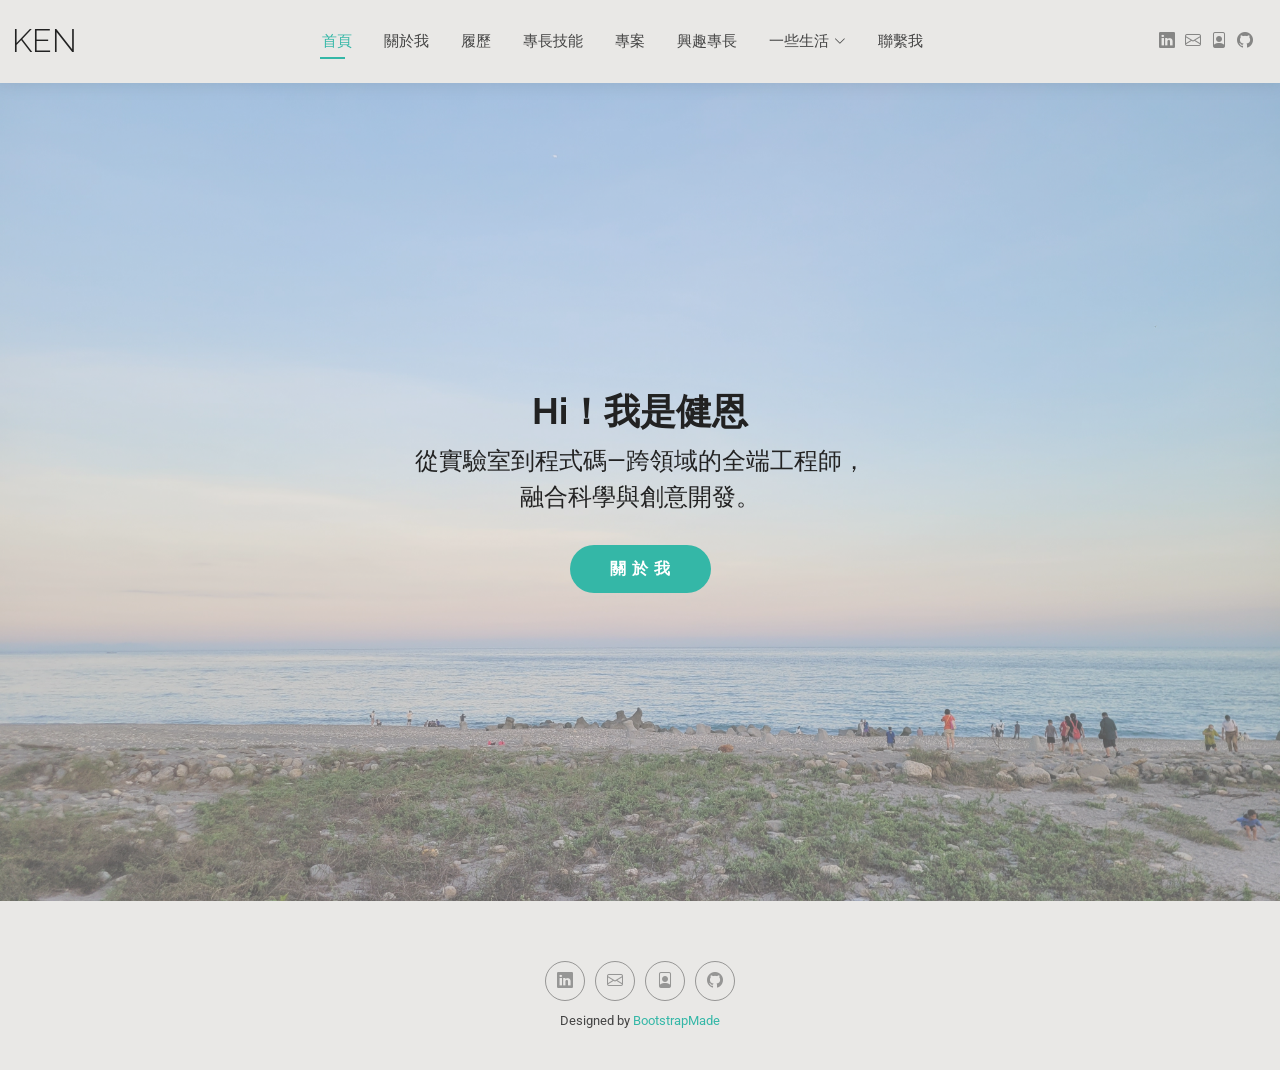
==== index.html @ 4e41c24d "feat: 初始化乾淨的儲存庫 - 移除所有大型素材檔案 - 包含 Google Analytics 和 Search Console 整合 - 更新專業內容描述 - 標準化所有頁面結構" ====
<!DOCTYPE html>
<html lang="zh-TW">
  <head>
    <!-- Google tag (gtag.js) -->
    <script async src="https://www.googletagmanager.com/gtag/js?id=G-P2BQQZJEH5"></script>
    <script>
      window.dataLayer = window.dataLayer || [];
      function gtag() {
        dataLayer.push(arguments);
      }
      gtag('js', new Date());

      gtag('config', 'G-P2BQQZJEH5');
    </script>

    <meta charset="utf-8" />
    <meta content="width=device-width, initial-scale=1.0" name="viewport" />
    <title>健恩 Ken - 全端工程師 | 個人網站</title>
    <meta name="description" content="從實驗室到程式碼—跨領域的全端工程師，融合科學與創意開發。具備醫療器材研發、化妝品研發及軟體開發經驗。" />
    <meta name="keywords" content="健恩, 全端工程師, 網頁開發, 軟體工程師, 醫療器材研發, 化妝品研發, 生物技術, 跨領域, 台灣工程師" />
    <meta name="author" content="健恩" />
    <meta name="robots" content="index, follow" />
    <meta name="googlebot" content="index, follow" />

    <!-- Google Search Console 驗證 -->
    <meta name="google-site-verification" content="gtDOM1_QYonbekNw7NSsRPJhzunxH3epxqnAMUqCLzo" />

    <!-- LINE優化標籤 - 放在最上方確保優先讀取 -->
    <meta property="og:image" content="https://kenensh.github.io/mycvnew1/assets/img/avatar.jpg" />
    <meta property="og:title" content="健恩 - 跨領域全端工程師" />
    <meta property="og:description" content="從實驗室到程式碼—跨領域的全端工程師，融合科學與創意開發。" />
    <meta property="og:url" content="https://kenensh.github.io/mycvnew1/" />

    <!-- Open Graph / Facebook -->
    <meta property="og:type" content="website" />
    <meta property="og:site_name" content="健恩 - 全端工程師" />
    <meta property="og:image:type" content="image/jpeg" />
    <meta property="og:image:width" content="1200" />
    <meta property="og:image:height" content="630" />
    <meta property="og:image:alt" content="健恩 - 全端工程師" />
    <meta property="og:locale" content="zh_TW" />

    <!-- Facebook App ID -->
    <meta property="fb:app_id" content="123456789012345" />

    <!-- Twitter -->
    <meta name="twitter:card" content="summary_large_image" />
    <meta name="twitter:url" content="https://kenensh.github.io/mycvnew1/" />
    <meta name="twitter:title" content="健恩 - 跨領域全端工程師" />
    <meta name="twitter:description" content="從實驗室到程式碼—融合科學與創意開發。專精於網頁開發、醫療器材研發與化妝品研發的全端工程師。" />
    <meta name="twitter:image" content="https://kenensh.github.io/mycvnew1/assets/img/avatar.jpg" />
    <meta name="twitter:image:alt" content="健恩 - 全端工程師個人照片" />

    <!-- 額外提升社交媒體預覽相容性 -->
    <meta name="theme-color" content="#ffffff" />
    <meta name="msapplication-TileColor" content="#ffffff" />
    <meta name="apple-mobile-web-app-capable" content="yes" />
    <meta name="apple-mobile-web-app-status-bar-style" content="black-translucent" />

    <!-- Favicons -->
    <link href="assets/img/favicon.png" rel="icon" />
    <!-- <link href="assets/img/apple-touch-icon.png" rel="apple-touch-icon"> -->

    <!-- Fonts -->
    <link href="https://fonts.googleapis.com" rel="preconnect" />
    <link href="https://fonts.gstatic.com" rel="preconnect" crossorigin />
    <link href="https://fonts.googleapis.com/css2?family=Roboto:ital,wght@0,100;0,300;0,400;0,500;0,700;0,900;1,100;1,300;1,400;1,500;1,700;1,900&family=Poppins:ital,wght@0,100;0,200;0,300;0,400;0,500;0,600;0,700;0,800;0,900;1,100;1,200;1,300;1,400;1,500;1,600;1,700;1,800;1,900&family=Raleway:ital,wght@0,100;0,200;0,300;0,400;0,500;0,600;0,700;0,800;0,900;1,100;1,200;1,300;1,400;1,500;1,600;1,700;1,800;1,900&display=swap" rel="stylesheet" />

    <!-- Vendor CSS Files -->
    <link href="assets/vendor/bootstrap/css/bootstrap.min.css" rel="stylesheet" />
    <link href="assets/vendor/bootstrap-icons/bootstrap-icons.css" rel="stylesheet" />
    <link href="assets/vendor/aos/aos.css" rel="stylesheet" />
    <link href="assets/vendor/swiper/swiper-bundle.min.css" rel="stylesheet" />
    <link href="assets/vendor/glightbox/css/glightbox.min.css" rel="stylesheet" />

    <!-- Main CSS File -->
    <link href="assets/css/main.css" rel="stylesheet" />

    <!-- =======================================================
  * Template Name: Kelly
  * Template URL: https://bootstrapmade.com/kelly-free-bootstrap-cv-resume-html-template/
  * Updated: Aug 07 2024 with Bootstrap v5.3.3
  * Author: BootstrapMade.com
  * License: https://bootstrapmade.com/license/
  ======================================================== -->
  </head>

  <body class="index-page">
    <header id="header" class="header d-flex align-items-center light-background sticky-top">
      <div class="container-fluid position-relative d-flex align-items-center justify-content-between">
        <a href="index.html" class="logo d-flex align-items-center me-auto me-xl-0">
          <!-- Uncomment the line below if you also wish to use an image logo -->
          <!-- <img src="assets/img/logo.png" alt=""> -->
          <h1 class="sitename">Ken</h1>
        </a>

        <nav id="navmenu" class="navmenu">
          <ul>
            <li><a href="index.html" class="active">首頁</a></li>
            <li><a href="about.html">關於我</a></li>
            <li><a href="resume.html">履歷</a></li>
            <li><a href="skill.html">專長技能</a></li>
            <li><a href="portfolio.html">專案</a></li>
            <li><a href="interest.html">興趣專長</a></li>
            <li class="dropdown">
              <a href="#">
                <span>一些生活</span>
                <i class="bi bi-chevron-down toggle-dropdown"></i>
              </a>
              <ul>
                <li><a href="#">Dropdown 1</a></li>
                <li class="dropdown">
                  <a href="#">
                    <span>Deep Dropdown</span>
                    <i class="bi bi-chevron-down toggle-dropdown"></i>
                  </a>
                  <ul>
                    <li><a href="#">Deep Dropdown 1</a></li>
                    <li><a href="#">Deep Dropdown 2</a></li>
                    <li><a href="#">Deep Dropdown 3</a></li>
                    <li><a href="#">Deep Dropdown 4</a></li>
                    <li><a href="#">Deep Dropdown 5</a></li>
                  </ul>
                </li>
                <li><a href="#">Dropdown 2</a></li>
                <li><a href="#">Dropdown 3</a></li>
                <li><a href="#">Dropdown 4</a></li>
              </ul>
            </li>
            <li><a href="contact.html">聯繫我</a></li>
          </ul>
          <i class="mobile-nav-toggle d-xl-none bi bi-list"></i>
        </nav>

        <div class="header-social-links">
          <a href="https://www.linkedin.com/in/%E5%81%A5%E6%81%A9-%E5%BE%90-21a279207/" target="_blank" title="LinkedIn"><i class="bi bi-linkedin"></i></a>
          <a href="mailto:ken158ken@yahoo.com.tw" title="Email"><i class="bi bi-envelope"></i></a>
          <a href="https://www.cake.me/s--aki_V7TcrKM7MKCprTQv8g--/ken150ken150" target="_blank" title="CakeResume"><i class="bi bi-file-person"></i></a>
          <a href="#" title="GitHub"><i class="bi bi-github"></i></a>
        </div>
      </div>
    </header>

    <main class="main">
      <!-- Hero Section -->
      <section id="hero" class="hero section">
        <img src="assets/img/hero-bg1.png" alt="" data-aos="fade-in" />

        <div class="container text-center" data-aos="zoom-out" data-aos-delay="100">
          <div class="row justify-content-center">
            <div class="col-lg-5">
              <h2 style="font-size: 36px">Hi！我是健恩</h2>
              <p>從實驗室到程式碼—跨領域的全端工程師，融合科學與創意開發。</p>
              <a href="about.html" class="btn-get-started" style="font-size: 16px">關 於 我</a>
            </div>
          </div>
        </div>
      </section>
      <!-- /Hero Section -->
    </main>

    <footer id="footer" class="footer light-background">
      <div class="container">
        <div class="copyright text-center d-none">
          <p>
            ©
            <span>Copyright</span>
            <strong class="px-1 sitename">Kelly</strong>
            <span>
              All Rights Reserved
              <br />
            </span>
          </p>
        </div>
        <div class="social-links d-flex justify-content-center">
          <a href="https://www.linkedin.com/in/%E5%81%A5%E6%81%A9-%E5%BE%90-21a279207/" target="_blank" title="LinkedIn"><i class="bi bi-linkedin"></i></a>
          <a href="mailto:ken158ken@yahoo.com.tw" title="Email"><i class="bi bi-envelope"></i></a>
          <a href="https://www.cake.me/s--aki_V7TcrKM7MKCprTQv8g--/ken150ken150" target="_blank" title="CakeResume"><i class="bi bi-file-person"></i></a>
          <a href="#" title="GitHub"><i class="bi bi-github"></i></a>
        </div>
        <div class="credits">
          <!-- All the links in the footer should remain intact. -->
          <!-- You can delete the links only if you've purchased the pro version. -->
          <!-- Licensing information: https://bootstrapmade.com/license/ -->
          <!-- Purchase the pro version with working PHP/AJAX contact form: [buy-url] -->
          Designed by
          <a href="https://bootstrapmade.com/">BootstrapMade</a>
        </div>
      </div>
    </footer>

    <!-- Scroll Top -->
    <a href="#" id="scroll-top" class="scroll-top d-flex align-items-center justify-content-center"><i class="bi bi-arrow-up-short"></i></a>

    <!-- Preloader -->
    <div id="preloader"></div>

    <!-- Vendor JS Files -->
    <script src="assets/vendor/bootstrap/js/bootstrap.bundle.min.js"></script>
    <script src="assets/vendor/php-email-form/validate.js"></script>
    <script src="assets/vendor/aos/aos.js"></script>
    <script src="assets/vendor/waypoints/noframework.waypoints.js"></script>
    <script src="assets/vendor/purecounter/purecounter_vanilla.js"></script>
    <script src="assets/vendor/swiper/swiper-bundle.min.js"></script>
    <script src="assets/vendor/glightbox/js/glightbox.min.js"></script>
    <script src="assets/vendor/imagesloaded/imagesloaded.pkgd.min.js"></script>
    <script src="assets/vendor/isotope-layout/isotope.pkgd.min.js"></script>

    <!-- Main JS File -->
    <script src="assets/js/main.js"></script>
  </body>
</html>
---- assets/css/main.css ----
/**
* Template Name: Kelly
* Template URL: https://bootstrapmade.com/kelly-free-bootstrap-cv-resume-html-template/
* Updated: Aug 07 2024 with Bootstrap v5.3.3
* Author: BootstrapMade.com
* License: https://bootstrapmade.com/license/
*/

/*--------------------------------------------------------------
# Font & Color Variables
# Help: https://bootstrapmade.com/color-system/
--------------------------------------------------------------*/
/* Fonts */
:root {
  --default-font: "Roboto",  system-ui, -apple-system, "Segoe UI", Roboto, "Helvetica Neue", Arial, "Noto Sans", "Liberation Sans", sans-serif, "Apple Color Emoji", "Segoe UI Emoji", "Segoe UI Symbol", "Noto Color Emoji";
  --heading-font: "Raleway",  sans-serif;
  --nav-font: "Poppins",  sans-serif;
}

/* Global Colors - The following color variables are used throughout the website. Updating them here will change the color scheme of the entire website */
:root { 
  --background-color: #ffffff; /* Background color for the entire website, including individual sections */
  --default-color: #444444; /* Default color used for the majority of the text content across the entire website */
  --heading-color: #222222; /* Color for headings, subheadings and title throughout the website */
  --accent-color: #34b7a7; /* Accent color that represents your brand on the website. It's used for buttons, links, and other elements that need to stand out */
  --surface-color: #ffffff; /* The surface color is used as a background of boxed elements within sections, such as cards, icon boxes, or other elements that require a visual separation from the global background. */
  --contrast-color: #ffffff; /* Contrast color for text, ensuring readability against backgrounds of accent, heading, or default colors. */
}

/* Nav Menu Colors - The following color variables are used specifically for the navigation menu. They are separate from the global colors to allow for more customization options */
:root {
  --nav-color: #444444;  /* The default color of the main navmenu links */
  --nav-hover-color: #34b7a7; /* Applied to main navmenu links when they are hovered over or active */
  --nav-mobile-background-color: #ffffff; /* Used as the background color for mobile navigation menu */
  --nav-dropdown-background-color: #ffffff; /* Used as the background color for dropdown items that appear when hovering over primary navigation items */
  --nav-dropdown-color: #444444; /* Used for navigation links of the dropdown items in the navigation menu. */
  --nav-dropdown-hover-color: #34b7a7; /* Similar to --nav-hover-color, this color is applied to dropdown navigation links when they are hovered over. */
}

/* Color Presets - These classes override global colors when applied to any section or element, providing reuse of the sam color scheme. */

.light-background {
  --background-color: #e9e8e6;
  --surface-color: #ffffff;
}

.dark-background {
  --background-color: #060606;
  --default-color: #ffffff;
  --heading-color: #ffffff;
  --surface-color: #252525;
  --contrast-color: #ffffff;
}

/* Smooth scroll */
:root {
  scroll-behavior: smooth;
}

/*--------------------------------------------------------------
# General Styling & Shared Classes
--------------------------------------------------------------*/
body {
  color: var(--default-color);
  background-color: var(--background-color);
  font-family: var(--default-font);
}

a {
  color: var(--accent-color);
  text-decoration: none;
  transition: 0.3s;
}

a:hover {
  color: color-mix(in srgb, var(--accent-color), transparent 25%);
  text-decoration: none;
}

h1,
h2,
h3,
h4,
h5,
h6 {
  color: var(--heading-color);
  font-family: var(--heading-font);
}

/* PHP Email Form Messages
------------------------------*/
.php-email-form .error-message {
  display: none;
  background: #df1529;
  color: #ffffff;
  text-align: left;
  padding: 15px;
  margin-bottom: 24px;
  font-weight: 600;
}

.php-email-form .sent-message {
  display: none;
  color: #ffffff;
  background: #059652;
  text-align: center;
  padding: 15px;
  margin-bottom: 24px;
  font-weight: 600;
}

.php-email-form .loading {
  display: none;
  background: var(--surface-color);
  text-align: center;
  padding: 15px;
  margin-bottom: 24px;
}

.php-email-form .loading:before {
  content: "";
  display: inline-block;
  border-radius: 50%;
  width: 24px;
  height: 24px;
  margin: 0 10px -6px 0;
  border: 3px solid var(--accent-color);
  border-top-color: var(--surface-color);
  animation: php-email-form-loading 1s linear infinite;
}

@keyframes php-email-form-loading {
  0% {
    transform: rotate(0deg);
  }

  100% {
    transform: rotate(360deg);
  }
}

/*--------------------------------------------------------------
# Global Header
--------------------------------------------------------------*/
.header {
  color: var(--default-color);
  background-color: var(--background-color);
  padding: 15px 0;
  transition: all 0.5s;
  z-index: 997;
  box-shadow: 0px 0 18px rgba(0, 0, 0, 0.1);
}

.header .logo {
  line-height: 1;
}

.header .logo img {
  max-height: 36px;
  margin-right: 8px;
}

.header .logo h1 {
  font-size: 32px;
  margin: 0;
  font-weight: 300;
  text-transform: uppercase;
  color: var(--heading-color);
}

.header .header-social-links {
  padding-right: 15px;
}

.header .header-social-links a {
  color: color-mix(in srgb, var(--default-color), transparent 40%);
  padding-left: 6px;
  display: inline-block;
  transition: 0.3s;
  font-size: 16px;
}

.header .header-social-links a:hover {
  color: var(--accent-color);
}

.header .header-social-links a i {
  line-height: 0px;
}

@media (max-width: 1200px) {
  .header .logo {
    order: 1;
  }

  .header .header-social-links {
    order: 2;
  }

  .header .navmenu {
    order: 3;
  }
}

/*--------------------------------------------------------------
# Navigation Menu
--------------------------------------------------------------*/
/* Desktop Navigation */
@media (min-width: 1200px) {
  .navmenu {
    padding: 0;
  }

  .navmenu ul {
    margin: 0;
    padding: 0;
    display: flex;
    list-style: none;
    align-items: center;
  }

  .navmenu li {
    position: relative;
  }

  .navmenu>ul>li {
    white-space: nowrap;
    padding: 15px 14px;
  }

  .navmenu>ul>li:last-child {
    padding-right: 0;
  }

  .navmenu a,
  .navmenu a:focus {
    color: var(--nav-color);
    font-size: 15px;
    padding: 0 2px;
    font-family: var(--nav-font);
    font-weight: 400;
    display: flex;
    align-items: center;
    justify-content: space-between;
    white-space: nowrap;
    transition: 0.3s;
    position: relative;
  }

  .navmenu a i,
  .navmenu a:focus i {
    font-size: 12px;
    line-height: 0;
    margin-left: 5px;
    transition: 0.3s;
  }

  .navmenu>ul>li>a:before {
    content: "";
    position: absolute;
    height: 2px;
    bottom: -6px;
    left: 0;
    background-color: var(--nav-hover-color);
    visibility: hidden;
    width: 0px;
    transition: all 0.3s ease-in-out 0s;
  }

  .navmenu a:hover:before,
  .navmenu li:hover>a:before,
  .navmenu .active:before {
    visibility: visible;
    width: 25px;
  }

  .navmenu li:hover>a,
  .navmenu .active,
  .navmenu .active:focus {
    color: var(--nav-hover-color);
  }

  .navmenu .dropdown ul {
    margin: 0;
    padding: 10px 0;
    background: var(--nav-dropdown-background-color);
    display: block;
    position: absolute;
    visibility: hidden;
    left: 14px;
    top: 130%;
    opacity: 0;
    transition: 0.3s;
    border-radius: 4px;
    z-index: 99;
    box-shadow: 0px 0px 30px rgba(0, 0, 0, 0.1);
  }

  .navmenu .dropdown ul li {
    min-width: 200px;
  }

  .navmenu .dropdown ul a {
    padding: 10px 20px;
    font-size: 15px;
    text-transform: none;
    color: var(--nav-dropdown-color);
  }

  .navmenu .dropdown ul a i {
    font-size: 12px;
  }

  .navmenu .dropdown ul a:hover,
  .navmenu .dropdown ul .active:hover,
  .navmenu .dropdown ul li:hover>a {
    color: var(--nav-dropdown-hover-color);
  }

  .navmenu .dropdown:hover>ul {
    opacity: 1;
    top: 100%;
    visibility: visible;
  }

  .navmenu .dropdown .dropdown ul {
    top: 0;
    left: -90%;
    visibility: hidden;
  }

  .navmenu .dropdown .dropdown:hover>ul {
    opacity: 1;
    top: 0;
    left: -100%;
    visibility: visible;
  }
}

/* Mobile Navigation */
@media (max-width: 1199px) {
  .mobile-nav-toggle {
    color: var(--nav-color);
    font-size: 28px;
    line-height: 0;
    margin-right: 10px;
    cursor: pointer;
    transition: color 0.3s;
  }

  .navmenu {
    padding: 0;
    z-index: 9997;
  }

  .navmenu ul {
    display: none;
    list-style: none;
    position: absolute;
    inset: 60px 20px 20px 20px;
    padding: 10px 0;
    margin: 0;
    border-radius: 6px;
    background-color: var(--nav-mobile-background-color);
    border: 1px solid color-mix(in srgb, var(--default-color), transparent 90%);
    box-shadow: none;
    overflow-y: auto;
    transition: 0.3s;
    z-index: 9998;
  }

  .navmenu a,
  .navmenu a:focus {
    color: var(--nav-dropdown-color);
    padding: 10px 20px;
    font-family: var(--nav-font);
    font-size: 17px;
    font-weight: 500;
    display: flex;
    align-items: center;
    justify-content: space-between;
    white-space: nowrap;
    transition: 0.3s;
  }

  .navmenu a i,
  .navmenu a:focus i {
    font-size: 12px;
    line-height: 0;
    margin-left: 5px;
    width: 30px;
    height: 30px;
    display: flex;
    align-items: center;
    justify-content: center;
    border-radius: 50%;
    transition: 0.3s;
    background-color: color-mix(in srgb, var(--accent-color), transparent 90%);
  }

  .navmenu a i:hover,
  .navmenu a:focus i:hover {
    background-color: var(--accent-color);
    color: var(--contrast-color);
  }

  .navmenu a:hover,
  .navmenu .active,
  .navmenu .active:focus {
    color: var(--nav-dropdown-hover-color);
  }

  .navmenu .active i,
  .navmenu .active:focus i {
    background-color: var(--accent-color);
    color: var(--contrast-color);
    transform: rotate(180deg);
  }

  .navmenu .dropdown ul {
    position: static;
    display: none;
    z-index: 99;
    padding: 10px 0;
    margin: 10px 20px;
    background-color: var(--nav-dropdown-background-color);
    transition: all 0.5s ease-in-out;
  }

  .navmenu .dropdown ul ul {
    background-color: rgba(33, 37, 41, 0.1);
  }

  .navmenu .dropdown>.dropdown-active {
    display: block;
    background-color: rgba(33, 37, 41, 0.03);
  }

  .mobile-nav-active {
    overflow: hidden;
  }

  .mobile-nav-active .mobile-nav-toggle {
    color: #fff;
    position: absolute;
    font-size: 32px;
    top: 15px;
    right: 15px;
    margin-right: 0;
    z-index: 9999;
  }

  .mobile-nav-active .navmenu {
    position: fixed;
    overflow: hidden;
    inset: 0;
    background: rgba(33, 37, 41, 0.8);
    transition: 0.3s;
  }

  .mobile-nav-active .navmenu>ul {
    display: block;
  }
}

/*--------------------------------------------------------------
# Global Footer
--------------------------------------------------------------*/
.footer {
  color: var(--default-color);
  background-color: var(--background-color);
  font-size: 14px;
  padding: 40px 0;
  position: relative;
}

.footer .copyright p {
  margin-bottom: 0;
}

.footer .social-links {
  margin-top: 20px;
}

.footer .social-links a {
  display: flex;
  align-items: center;
  justify-content: center;
  width: 40px;
  height: 40px;
  border-radius: 50%;
  border: 1px solid color-mix(in srgb, var(--default-color), transparent 50%);
  font-size: 16px;
  color: color-mix(in srgb, var(--default-color), transparent 50%);
  margin: 0 5px;
  transition: 0.3s;
}

.footer .social-links a:hover {
  color: var(--accent-color);
  border-color: var(--accent-color);
}

.footer .credits {
  margin-top: 10px;
  font-size: 13px;
  text-align: center;
}

/*--------------------------------------------------------------
# Preloader
--------------------------------------------------------------*/
#preloader {
  position: fixed;
  inset: 0;
  z-index: 9999;
  overflow: hidden;
  background-color: var(--background-color);
  transition: all 0.6s ease-out;
  width: 100%;
  height: 100vh;
}

#preloader:before,
#preloader:after {
  content: "";
  position: absolute;
  border: 4px solid var(--accent-color);
  border-radius: 50%;
  animation: animate-preloader 2s cubic-bezier(0, 0.2, 0.8, 1) infinite;
}

#preloader:after {
  animation-delay: -0.5s;
}

@keyframes animate-preloader {
  0% {
    width: 10px;
    height: 10px;
    top: calc(50% - 5px);
    left: calc(50% - 5px);
    opacity: 1;
  }

  100% {
    width: 72px;
    height: 72px;
    top: calc(50% - 36px);
    left: calc(50% - 36px);
    opacity: 0;
  }
}

/*--------------------------------------------------------------
# Scroll Top Button
--------------------------------------------------------------*/
.scroll-top {
  position: fixed;
  visibility: hidden;
  opacity: 0;
  right: 15px;
  bottom: -15px;
  z-index: 99999;
  background-color: var(--accent-color);
  width: 44px;
  height: 44px;
  border-radius: 50px;
  transition: all 0.4s;
}

.scroll-top i {
  font-size: 24px;
  color: var(--contrast-color);
  line-height: 0;
}

.scroll-top:hover {
  background-color: color-mix(in srgb, var(--accent-color), transparent 20%);
  color: var(--contrast-color);
}

.scroll-top.active {
  visibility: visible;
  opacity: 1;
  bottom: 15px;
}

/*--------------------------------------------------------------
# Disable aos animation delay on mobile devices
--------------------------------------------------------------*/
@media screen and (max-width: 768px) {
  [data-aos-delay] {
    transition-delay: 0 !important;
  }
}

/*--------------------------------------------------------------
# Global Page Titles & Breadcrumbs
--------------------------------------------------------------*/
.page-title {
  color: var(--default-color);
  background-color: var(--background-color);
  padding: 25px 0;
  position: relative;
  border-bottom: 1px solid color-mix(in srgb, var(--default-color), transparent 85%);
}

.page-title h1 {
  font-size: 24px;
  font-weight: 400;
}

.page-title .breadcrumbs ol {
  display: flex;
  flex-wrap: wrap;
  list-style: none;
  padding: 0;
  margin: 0;
  font-size: 14px;
  font-weight: 400;
}

.page-title .breadcrumbs ol li+li {
  padding-left: 10px;
}

.page-title .breadcrumbs ol li+li::before {
  content: "/";
  display: inline-block;
  padding-right: 10px;
  color: color-mix(in srgb, var(--default-color), transparent 70%);
}

/*--------------------------------------------------------------
# Global Sections
--------------------------------------------------------------*/
section,
.section {
  color: var(--default-color);
  background-color: var(--background-color);
  padding: 60px 0;
  scroll-margin-top: 100px;
  overflow: clip;
}

@media (max-width: 1199px) {

  section,
  .section {
    scroll-margin-top: 66px;
  }
}

/*--------------------------------------------------------------
# Global Section Titles
--------------------------------------------------------------*/
.section-title {
  text-align: center;
  padding-bottom: 60px;
  position: relative;
}

.section-title h2 {
  font-size: 32px;
  font-weight: 700;
  margin-bottom: 20px;
  padding-bottom: 20px;
  position: relative;
}

.section-title h2:after {
  content: "";
  position: absolute;
  display: block;
  width: 50px;
  height: 3px;
  background: var(--accent-color);
  left: 0;
  right: 0;
  bottom: 0;
  margin: auto;
}

.section-title p {
  margin-bottom: 0;
}

/*--------------------------------------------------------------
# Hero Section
--------------------------------------------------------------*/
.hero {
  width: 100%;
  min-height: calc(100vh - 82px);
  position: relative;
  padding: 80px 0;
  display: flex;
  align-items: center;
  justify-content: center;
}

@media (max-width: 1200px) {
  .hero {
    min-height: calc(100vh - 68px);
  }
}

.hero img {
  position: absolute;
  inset: 0;
  display: block;
  width: 100%;
  height: 100%;
  object-fit: cover;
  z-index: 1;
}

.hero .container {
  position: relative;
  z-index: 3;
}

.hero h2 {
  margin: 0;
  font-size: 48px;
  font-weight: 700;
}

.hero p {
  margin: 10px 0 0 0;
  font-size: 24px;
  color: var(--heading-color);
}

.hero .btn-get-started {
  color: var(--contrast-color);
  background: var(--accent-color);
  font-family: var(--heading-font);
  text-transform: uppercase;
  font-weight: 600;
  font-size: 12px;
  letter-spacing: 1px;
  display: inline-block;
  padding: 12px 40px;
  border-radius: 50px;
  transition: 0.5s;
  margin-top: 30px;
}

.hero .btn-get-started:hover {
  background: color-mix(in srgb, var(--accent-color) 90%, white 20%);
}

@media (max-width: 768px) {
  .hero h2 {
    font-size: 32px;
  }

  .hero p {
    font-size: 18px;
  }
}

/*--------------------------------------------------------------
# About Section
--------------------------------------------------------------*/
.about .content h2 {
  font-weight: 700;
  font-size: 24px;
}

.about .content ul {
  list-style: none;
  padding: 0;
}

.about .content ul li {
  margin-bottom: 20px;
  display: flex;
  align-items: center;
}

.about .content ul strong {
  margin-right: 10px;
}

.about .content ul i {
  font-size: 16px;
  margin-right: 5px;
  color: var(--accent-color);
  line-height: 0;
}

/*--------------------------------------------------------------
# Skills Section
--------------------------------------------------------------*/
.skills .progress {
  height: 60px;
  display: block;
  background: none;
  border-radius: 0;
}

.skills .progress .skill {
  color: var(--heading-color);
  padding: 0;
  margin: 0 0 6px 0;
  text-transform: uppercase;
  display: block;
  font-weight: 600;
  font-family: var(--heading-font);
}

.skills .progress .skill .val {
  float: right;
  font-style: normal;
}

.skills .progress-bar-wrap {
  background: color-mix(in srgb, var(--default-color), transparent 90%);
  height: 10px;
}

.skills .progress-bar {
  width: 1px;
  height: 10px;
  transition: 0.9s;
  background-color: var(--accent-color);
}

/*--------------------------------------------------------------
# Stats Section
--------------------------------------------------------------*/
.stats .stats-item {
  padding: 30px;
  width: 100%;
}

.stats .stats-item span {
  color: var(--heading-color);
  font-size: 48px;
  display: block;
  font-weight: 700;
  margin-bottom: 20px;
  padding-bottom: 20px;
  position: relative;
}

.stats .stats-item span:after {
  content: "";
  position: absolute;
  display: block;
  width: 25px;
  height: 3px;
  background: var(--accent-color);
  left: 0;
  right: 0;
  bottom: 0;
  margin: auto;
}

.stats .stats-item p {
  color: color-mix(in srgb, var(--default-color), transparent 40%);
  padding: 0;
  margin: 0;
  font-family: var(--heading-font);
  font-weight: 500;
}

/*--------------------------------------------------------------
# Testimonials Section
--------------------------------------------------------------*/
.testimonials .section-header {
  margin-bottom: 40px;
}

.testimonials .testimonials-carousel,
.testimonials .testimonials-slider {
  overflow: hidden;
}

.testimonials .testimonial-item {
  text-align: center;
}

.testimonials .testimonial-item .testimonial-img {
  width: 120px;
  border-radius: 50%;
  border: 4px solid var(--background-color);
  margin: 0 auto;
}

.testimonials .testimonial-item h3 {
  font-size: 20px;
  font-weight: bold;
  margin: 10px 0 5px 0;
}

.testimonials .testimonial-item h4 {
  font-size: 14px;
  color: color-mix(in srgb, var(--default-color), transparent 40%);
  margin: 0 0 15px 0;
}

.testimonials .testimonial-item .stars {
  margin-bottom: 15px;
}

.testimonials .testimonial-item .stars i {
  color: #ffc107;
  margin: 0 1px;
}

.testimonials .testimonial-item .quote-icon-left,
.testimonials .testimonial-item .quote-icon-right {
  color: color-mix(in srgb, var(--accent-color), transparent 50%);
  font-size: 26px;
  line-height: 0;
}

.testimonials .testimonial-item .quote-icon-left {
  display: inline-block;
  left: -5px;
  position: relative;
}

.testimonials .testimonial-item .quote-icon-right {
  display: inline-block;
  right: -5px;
  position: relative;
  top: 10px;
  transform: scale(-1, -1);
}

.testimonials .testimonial-item p {
  font-style: italic;
  margin: 0 auto 15px auto;
}

.testimonials .swiper-wrapper {
  height: auto;
}

.testimonials .swiper-pagination {
  margin-top: 20px;
  position: relative;
}

.testimonials .swiper-pagination .swiper-pagination-bullet {
  width: 12px;
  height: 12px;
  opacity: 1;
  background-color: color-mix(in srgb, var(--default-color), transparent 85%);
}

.testimonials .swiper-pagination .swiper-pagination-bullet-active {
  background-color: var(--accent-color);
}

@media (min-width: 992px) {
  .testimonials .testimonial-item p {
    width: 80%;
  }
}

/*--------------------------------------------------------------
# Resume Section
--------------------------------------------------------------*/
.resume .resume-title {
  color: var(--heading-color);
  font-size: 26px;
  font-weight: 700;
  margin-top: 20px;
  margin-bottom: 20px;
}

.resume .resume-item {
  padding: 0 0 20px 20px;
  margin-top: -2px;
  border-left: 2px solid var(--accent-color);
  position: relative;
}

.resume .resume-item h4 {
  line-height: 18px;
  font-size: 18px;
  font-weight: 600;
  text-transform: uppercase;
  color: color-mix(in srgb, var(--default-color), transparent 20%);
  margin-bottom: 10px;
}

.resume .resume-item h5 {
  font-size: 16px;
  padding: 5px 15px;
  display: inline-block;
  font-weight: 600;
  margin-bottom: 10px;
}

.resume .resume-item ul {
  padding-left: 20px;
}

.resume .resume-item ul li {
  padding-bottom: 10px;
}

.resume .resume-item:last-child {
  padding-bottom: 0;
}

.resume .resume-item::before {
  content: "";
  position: absolute;
  width: 16px;
  height: 16px;
  border-radius: 50px;
  left: -9px;
  top: 0;
  background: var(--background-color);
  border: 2px solid var(--accent-color);
}

/*--------------------------------------------------------------
# Services Section
--------------------------------------------------------------*/
.services .service-item {
  background-color: var(--surface-color);
  box-shadow: 0px 5px 90px 0px rgba(0, 0, 0, 0.1);
  height: 100%;
  padding: 60px 30px;
  text-align: center;
  transition: 0.3s;
  border-radius: 5px;
}

.services .service-item .icon {
  margin: 0 auto;
  width: 100px;
  height: 100px;
  display: flex;
  align-items: center;
  justify-content: center;
  transition: ease-in-out 0.3s;
  position: relative;
}

.services .service-item .icon i {
  font-size: 36px;
  transition: 0.5s;
  position: relative;
}

.services .service-item .icon svg {
  position: absolute;
  top: 0;
  left: 0;
}

.services .service-item .icon svg path {
  transition: 0.5s;
  fill: color-mix(in srgb, var(--default-color), transparent 95%);
}

.services .service-item h3 {
  font-weight: 700;
  margin: 10px 0 15px 0;
  font-size: 22px;
}

.services .service-item p {
  line-height: 24px;
  font-size: 14px;
  margin-bottom: 0;
}

.services .service-item:hover {
  box-shadow: 0px 5px 35px 0px rgba(0, 0, 0, 0.1);
}

.services .service-item.item-cyan i {
  color: #0dcaf0;
}

.services .service-item.item-cyan:hover .icon i {
  color: #fff;
}

.services .service-item.item-cyan:hover .icon path {
  fill: #0dcaf0;
}

.services .service-item.item-orange i {
  color: #fd7e14;
}

.services .service-item.item-orange:hover .icon i {
  color: #fff;
}

.services .service-item.item-orange:hover .icon path {
  fill: #fd7e14;
}

.services .service-item.item-teal i {
  color: #20c997;
}

.services .service-item.item-teal:hover .icon i {
  color: #fff;
}

.services .service-item.item-teal:hover .icon path {
  fill: #20c997;
}

.services .service-item.item-red i {
  color: #df1529;
}

.services .service-item.item-red:hover .icon i {
  color: #fff;
}

.services .service-item.item-red:hover .icon path {
  fill: #df1529;
}

.services .service-item.item-indigo i {
  color: #6610f2;
}

.services .service-item.item-indigo:hover .icon i {
  color: #fff;
}

.services .service-item.item-indigo:hover .icon path {
  fill: #6610f2;
}

.services .service-item.item-pink i {
  color: #f3268c;
}

.services .service-item.item-pink:hover .icon i {
  color: #fff;
}

.services .service-item.item-pink:hover .icon path {
  fill: #f3268c;
}

/*--------------------------------------------------------------
# Portfolio Section
--------------------------------------------------------------*/
.portfolio .portfolio-filters {
  padding: 0;
  margin: 0 auto 20px auto;
  list-style: none;
  text-align: center;
}

.portfolio .portfolio-filters li {
  cursor: pointer;
  display: inline-block;
  padding: 8px 20px 10px 20px;
  margin: 0;
  font-size: 15px;
  font-weight: 500;
  line-height: 1;
  margin-bottom: 5px;
  border-radius: 50px;
  transition: all 0.3s ease-in-out;
  font-family: var(--heading-font);
}

.portfolio .portfolio-filters li:hover,
.portfolio .portfolio-filters li.filter-active {
  color: var(--contrast-color);
  background-color: var(--accent-color);
}

.portfolio .portfolio-filters li:first-child {
  margin-left: 0;
}

.portfolio .portfolio-filters li:last-child {
  margin-right: 0;
}

@media (max-width: 575px) {
  .portfolio .portfolio-filters li {
    font-size: 14px;
    margin: 0 0 10px 0;
  }
}

.portfolio .portfolio-item {
  position: relative;
  overflow: hidden;
}

.portfolio .portfolio-item .portfolio-info {
  opacity: 0;
  position: absolute;
  left: 12px;
  right: 12px;
  bottom: -100%;
  z-index: 3;
  transition: all ease-in-out 0.5s;
  background: color-mix(in srgb, var(--surface-color), transparent 10%);
  padding: 15px;
}

.portfolio .portfolio-item .portfolio-info h4 {
  font-size: 18px;
  font-weight: 600;
  padding-right: 50px;
}

.portfolio .portfolio-item .portfolio-info p {
  color: color-mix(in srgb, var(--default-color), transparent 30%);
  font-size: 14px;
  margin-bottom: 0;
  padding-right: 50px;
}

.portfolio .portfolio-item .portfolio-info .preview-link,
.portfolio .portfolio-item .portfolio-info .details-link {
  position: absolute;
  right: 50px;
  font-size: 24px;
  top: calc(50% - 14px);
  color: color-mix(in srgb, var(--default-color), transparent 30%);
  transition: 0.3s;
  line-height: 0;
}

.portfolio .portfolio-item .portfolio-info .preview-link:hover,
.portfolio .portfolio-item .portfolio-info .details-link:hover {
  color: var(--accent-color);
}

.portfolio .portfolio-item .portfolio-info .details-link {
  right: 14px;
  font-size: 28px;
}

.portfolio .portfolio-item:hover .portfolio-info {
  opacity: 1;
  bottom: 0;
}

/*--------------------------------------------------------------
# Portfolio Details Section
--------------------------------------------------------------*/
.portfolio-details .portfolio-details-slider img {
  width: 100%;
}

.portfolio-details .portfolio-details-slider .swiper-pagination {
  margin-top: 20px;
  position: relative;
}

.portfolio-details .portfolio-details-slider .swiper-pagination .swiper-pagination-bullet {
  width: 12px;
  height: 12px;
  background-color: color-mix(in srgb, var(--default-color), transparent 85%);
  opacity: 1;
}

.portfolio-details .portfolio-details-slider .swiper-pagination .swiper-pagination-bullet-active {
  background-color: var(--accent-color);
}

.portfolio-details .portfolio-info {
  background-color: var(--surface-color);
  padding: 30px;
  box-shadow: 0px 0 30px rgba(0, 0, 0, 0.1);
}

.portfolio-details .portfolio-info h3 {
  font-size: 22px;
  font-weight: 700;
  margin-bottom: 20px;
  padding-bottom: 20px;
  border-bottom: 1px solid color-mix(in srgb, var(--default-color), transparent 85%);
}

.portfolio-details .portfolio-info ul {
  list-style: none;
  padding: 0;
  font-size: 15px;
}

.portfolio-details .portfolio-info ul li+li {
  margin-top: 10px;
}

.portfolio-details .portfolio-description {
  padding-top: 30px;
}

.portfolio-details .portfolio-description h2 {
  font-size: 26px;
  font-weight: 700;
  margin-bottom: 20px;
}

.portfolio-details .portfolio-description p {
  padding: 0;
  color: color-mix(in srgb, var(--default-color), transparent 30%);
}

/*--------------------------------------------------------------
# Contact Section
--------------------------------------------------------------*/
.contact .info-wrap {
  background-color: var(--surface-color);
  box-shadow: 0px 0px 20px rgba(0, 0, 0, 0.1);
  padding: 30px;
}

@media (max-width: 575px) {
  .contact .info-wrap {
    padding: 20px;
  }
}

.contact .info-item {
  margin-bottom: 40px;
}

.contact .info-item i {
  font-size: 20px;
  color: var(--accent-color);
  background: color-mix(in srgb, var(--accent-color), transparent 92%);
  width: 44px;
  height: 44px;
  display: flex;
  justify-content: center;
  align-items: center;
  border-radius: 50px;
  transition: all 0.3s ease-in-out;
  margin-right: 15px;
}

.contact .info-item h3 {
  padding: 0;
  font-size: 18px;
  font-weight: 700;
  margin-bottom: 5px;
}

.contact .info-item p {
  padding: 0;
  margin-bottom: 0;
  font-size: 14px;
}

.contact .info-item:hover i {
  background: var(--accent-color);
  color: var(--contrast-color);
}

.contact .php-email-form {
  background-color: var(--surface-color);
  height: 100%;
  padding: 30px;
  box-shadow: 0px 0px 20px rgba(0, 0, 0, 0.1);
}

@media (max-width: 575px) {
  .contact .php-email-form {
    padding: 20px;
  }
}

.contact .php-email-form input[type=text],
.contact .php-email-form input[type=email],
.contact .php-email-form textarea {
  font-size: 14px;
  padding: 10px 15px;
  box-shadow: none;
  border-radius: 0;
  color: var(--default-color);
  background-color: var(--surface-color);
  border-color: color-mix(in srgb, var(--default-color), transparent 80%);
}

.contact .php-email-form input[type=text]:focus,
.contact .php-email-form input[type=email]:focus,
.contact .php-email-form textarea:focus {
  border-color: var(--accent-color);
}

.contact .php-email-form input[type=text]::placeholder,
.contact .php-email-form input[type=email]::placeholder,
.contact .php-email-form textarea::placeholder {
  color: color-mix(in srgb, var(--default-color), transparent 70%);
}

.contact .php-email-form button[type=submit] {
  color: var(--contrast-color);
  background: var(--accent-color);
  border: 0;
  padding: 10px 30px;
  transition: 0.4s;
  border-radius: 50px;
}

.contact .php-email-form button[type=submit]:hover {
  background: color-mix(in srgb, var(--accent-color), transparent 25%);
}

/*--------------------------------------------------------------
# Starter Section Section
--------------------------------------------------------------*/
.starter-section {
  /* Add your styles here */
}
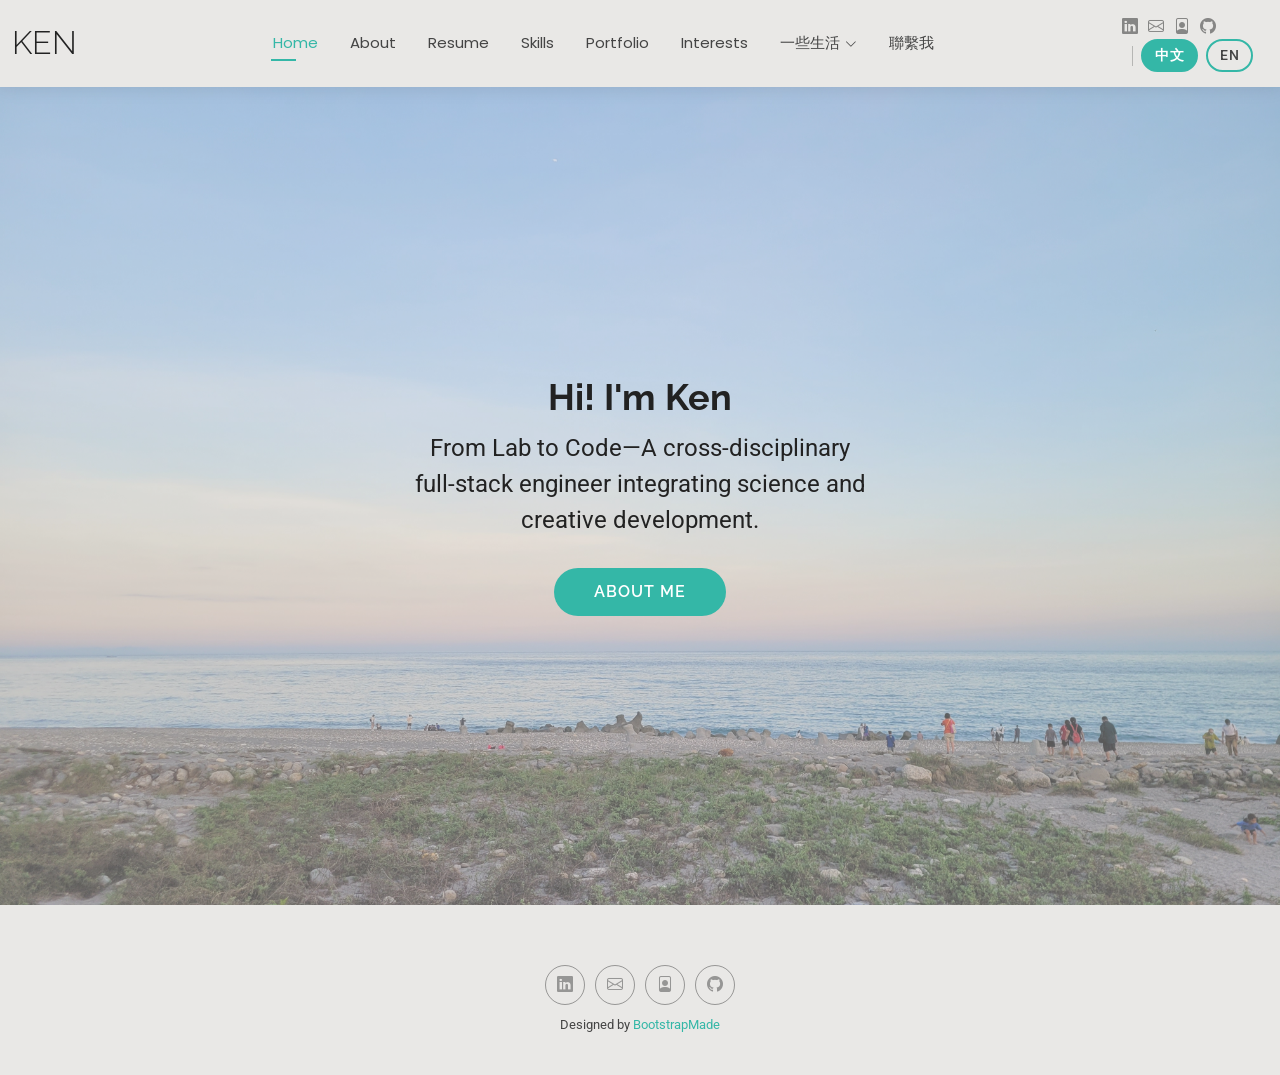
==== commit 2ea58440: "feat: 建立多語言系統和 sitemap.xml - 建立 sitemap.xml 包含所有主要頁面和優先級設定 - 建立完整的中英文雙語翻譯系統 (i18n.js) - 在 navbar 加入語" ====
--- a/index.html
+++ b/index.html
@@ -17,38 +17,41 @@
     <meta content="width=device-width, initial-scale=1.0" name="viewport" />
     <title>健恩 Ken - 全端工程師 | 個人網站</title>
     <meta name="description" content="從實驗室到程式碼—跨領域的全端工程師，融合科學與創意開發。具備醫療器材研發、化妝品研發及軟體開發經驗。" />
-    <meta name="keywords" content="健恩, 全端工程師, 網頁開發, 軟體工程師, 醫療器材研發, 化妝品研發, 生物技術, 跨領域, 台灣工程師" />
+    <meta name="keywords" content="健恩, 全端工程師, 網頁開發, 軟體工程師, 醫療器材研發, 化妝品研發, 生物技術, 跨領域, 台灣工程師, IoT系統架構, React Native, Spring Boot" />
     <meta name="author" content="健恩" />
     <meta name="robots" content="index, follow" />
     <meta name="googlebot" content="index, follow" />
 
+    <!-- Canonical URL -->
+    <link rel="canonical" href="https://kenorganization.github.io/kencv/" />
+
+    <!-- Hreflang 多語言標籤 -->
+    <link rel="alternate" hreflang="zh-TW" href="https://kenorganization.github.io/kencv/" />
+    <link rel="alternate" hreflang="en" href="https://kenorganization.github.io/kencv/en/" />
+    <link rel="alternate" hreflang="x-default" href="https://kenorganization.github.io/kencv/" />
+
     <!-- Google Search Console 驗證 -->
     <meta name="google-site-verification" content="gtDOM1_QYonbekNw7NSsRPJhzunxH3epxqnAMUqCLzo" />
 
-    <!-- LINE優化標籤 - 放在最上方確保優先讀取 -->
-    <meta property="og:image" content="https://kenensh.github.io/mycvnew1/assets/img/avatar.jpg" />
-    <meta property="og:title" content="健恩 - 跨領域全端工程師" />
-    <meta property="og:description" content="從實驗室到程式碼—跨領域的全端工程師，融合科學與創意開發。" />
-    <meta property="og:url" content="https://kenensh.github.io/mycvnew1/" />
-
     <!-- Open Graph / Facebook -->
     <meta property="og:type" content="website" />
-    <meta property="og:site_name" content="健恩 - 全端工程師" />
+    <meta property="og:url" content="https://kenorganization.github.io/kencv/" />
+    <meta property="og:title" content="健恩 Ken - 跨領域全端工程師 | IoT 系統架構師" />
+    <meta property="og:description" content="從實驗室到程式碼—跨領域的全端工程師，融合科學與創意開發。專精於 IoT 系統架構、React Native、Spring Boot 及跨平台開發。" />
+    <meta property="og:image" content="https://kenorganization.github.io/kencv/assets/img/profile-img.jpg" />
     <meta property="og:image:type" content="image/jpeg" />
     <meta property="og:image:width" content="1200" />
     <meta property="og:image:height" content="630" />
     <meta property="og:image:alt" content="健恩 - 全端工程師" />
+    <meta property="og:site_name" content="健恩 - 全端工程師" />
     <meta property="og:locale" content="zh_TW" />
-
-    <!-- Facebook App ID -->
-    <meta property="fb:app_id" content="123456789012345" />
 
     <!-- Twitter -->
     <meta name="twitter:card" content="summary_large_image" />
-    <meta name="twitter:url" content="https://kenensh.github.io/mycvnew1/" />
-    <meta name="twitter:title" content="健恩 - 跨領域全端工程師" />
-    <meta name="twitter:description" content="從實驗室到程式碼—融合科學與創意開發。專精於網頁開發、醫療器材研發與化妝品研發的全端工程師。" />
-    <meta name="twitter:image" content="https://kenensh.github.io/mycvnew1/assets/img/avatar.jpg" />
+    <meta name="twitter:url" content="https://kenorganization.github.io/kencv/" />
+    <meta name="twitter:title" content="健恩 Ken - 跨領域全端工程師 | IoT 系統架構師" />
+    <meta name="twitter:description" content="從實驗室到程式碼—融合科學與創意開發。專精於 IoT 系統架構、網頁開發、醫療器材研發與化妝品研發的全端工程師。" />
+    <meta name="twitter:image" content="https://kenorganization.github.io/kencv/assets/img/profile-img.jpg" />
     <meta name="twitter:image:alt" content="健恩 - 全端工程師個人照片" />
 
     <!-- 額外提升社交媒體預覽相容性 -->
@@ -75,6 +78,9 @@
 
     <!-- Main CSS File -->
     <link href="assets/css/main.css" rel="stylesheet" />
+
+    <!-- I18n CSS File -->
+    <link href="assets/css/i18n.css" rel="stylesheet" />
 
     <!-- =======================================================
   * Template Name: Kelly
@@ -96,12 +102,12 @@
 
         <nav id="navmenu" class="navmenu">
           <ul>
-            <li><a href="index.html" class="active">首頁</a></li>
-            <li><a href="about.html">關於我</a></li>
-            <li><a href="resume.html">履歷</a></li>
-            <li><a href="skill.html">專長技能</a></li>
-            <li><a href="portfolio.html">專案</a></li>
-            <li><a href="interest.html">興趣專長</a></li>
+            <li><a href="index.html" class="active" data-i18n="nav.home">首頁</a></li>
+            <li><a href="about.html" data-i18n="nav.about">關於我</a></li>
+            <li><a href="resume.html" data-i18n="nav.resume">履歷</a></li>
+            <li><a href="skill.html" data-i18n="nav.skill">專長技能</a></li>
+            <li><a href="portfolio.html" data-i18n="nav.portfolio">專案</a></li>
+            <li><a href="interest.html" data-i18n="nav.interest">興趣專長</a></li>
             <li class="dropdown">
               <a href="#">
                 <span>一些生活</span>
@@ -137,6 +143,13 @@
           <a href="mailto:ken158ken@yahoo.com.tw" title="Email"><i class="bi bi-envelope"></i></a>
           <a href="https://www.cake.me/s--aki_V7TcrKM7MKCprTQv8g--/ken150ken150" target="_blank" title="CakeResume"><i class="bi bi-file-person"></i></a>
           <a href="#" title="GitHub"><i class="bi bi-github"></i></a>
+
+          <!-- 語言切換按鈕 -->
+          <div class="language-switcher">
+            <span class="divider"></span>
+            <button type="button" data-lang="zh-TW" class="active" title="繁體中文">中文</button>
+            <button type="button" data-lang="en" title="English">EN</button>
+          </div>
         </div>
       </div>
     </header>
@@ -144,14 +157,14 @@
     <main class="main">
       <!-- Hero Section -->
       <section id="hero" class="hero section">
-        <img src="assets/img/hero-bg1.png" alt="" data-aos="fade-in" />
+        <img src="assets/img/hero-bg1.png" alt="健恩 Ken - 全端工程師個人形象照" data-i18n-alt="hero-bg" data-aos="fade-in" />
 
         <div class="container text-center" data-aos="zoom-out" data-aos-delay="100">
           <div class="row justify-content-center">
             <div class="col-lg-5">
-              <h2 style="font-size: 36px">Hi！我是健恩</h2>
-              <p>從實驗室到程式碼—跨領域的全端工程師，融合科學與創意開發。</p>
-              <a href="about.html" class="btn-get-started" style="font-size: 16px">關 於 我</a>
+              <h2 style="font-size: 36px" data-i18n="home.greeting">Hi！我是健恩</h2>
+              <p data-i18n="home.tagline">從實驗室到程式碼—跨領域的全端工程師，融合科學與創意開發。</p>
+              <a href="about.html" class="btn-get-started" style="font-size: 16px" data-i18n="home.cta">關 於 我</a>
             </div>
           </div>
         </div>
@@ -208,5 +221,8 @@
 
     <!-- Main JS File -->
     <script src="assets/js/main.js"></script>
+
+    <!-- I18n JS File -->
+    <script src="assets/js/i18n.js"></script>
   </body>
 </html>
--- a/assets/css/i18n.css
+++ b/assets/css/i18n.css
@@ -0,0 +1,85 @@
+/* 語言切換按鈕樣式 */
+.language-switcher {
+  display: flex;
+  align-items: center;
+  gap: 0.5rem;
+  margin-left: 1rem;
+}
+
+.language-switcher button {
+  background: transparent;
+  border: 2px solid var(--accent-color, #00a78e);
+  color: var(--default-color, #364d59);
+  padding: 0.25rem 0.75rem;
+  border-radius: 20px;
+  font-size: 0.875rem;
+  font-weight: 500;
+  cursor: pointer;
+  transition: all 0.3s ease;
+  text-transform: uppercase;
+  letter-spacing: 0.5px;
+}
+
+.language-switcher button:hover {
+  background-color: var(--accent-color, #00a78e);
+  color: #ffffff;
+  transform: translateY(-2px);
+  box-shadow: 0 4px 8px rgba(0, 167, 142, 0.2);
+}
+
+.language-switcher button.active {
+  background-color: var(--accent-color, #00a78e);
+  color: #ffffff;
+  font-weight: 700;
+}
+
+.language-switcher button:focus {
+  outline: none;
+  box-shadow: 0 0 0 3px rgba(0, 167, 142, 0.3);
+}
+
+/* 分隔線 */
+.language-switcher .divider {
+  width: 1px;
+  height: 20px;
+  background-color: var(--default-color, #364d59);
+  opacity: 0.3;
+}
+
+/* 響應式設計 - 手機版 */
+@media (max-width: 1199px) {
+  .language-switcher {
+    margin-left: 0;
+    margin-top: 1rem;
+    justify-content: center;
+    padding: 1rem 0;
+    border-top: 1px solid rgba(0, 0, 0, 0.1);
+  }
+}
+
+/* 深色模式支援 */
+@media (prefers-color-scheme: dark) {
+  .language-switcher button {
+    border-color: #4ade80;
+    color: #e5e7eb;
+  }
+
+  .language-switcher button:hover {
+    background-color: #4ade80;
+    color: #1a1a1a;
+  }
+
+  .language-switcher button.active {
+    background-color: #4ade80;
+    color: #1a1a1a;
+  }
+}
+
+/* 平滑過渡效果 */
+[data-i18n] {
+  transition: opacity 0.2s ease;
+}
+
+.language-switching [data-i18n] {
+  opacity: 0.6;
+}
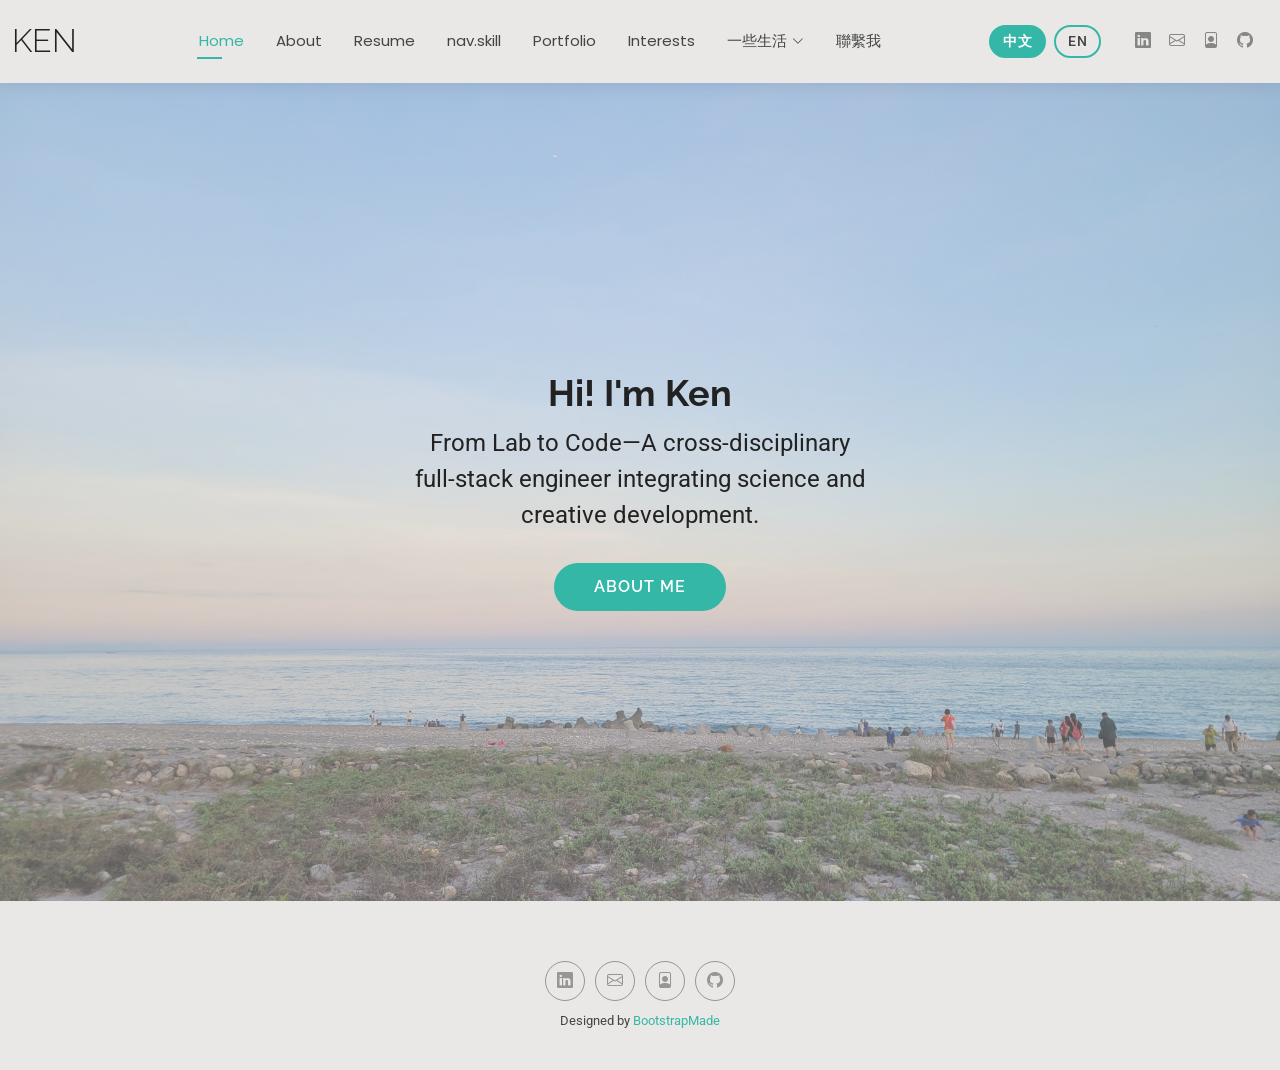
==== commit 98211475: "style: 統一所有頁面導航列語言切換按鈕排版 - 將語言切換按鈕移至社交連結 icon 左側 - 所有按鈕使用 flex 並排排列 - 統一 7 個主要頁面的按鈕結構（type、title 屬性）" ====
--- a/index.html
+++ b/index.html
@@ -139,17 +139,16 @@
         </nav>
 
         <div class="header-social-links">
+          <!-- 語言切換按鈕 -->
+          <div class="language-switcher">
+            <button type="button" data-lang="zh-TW" class="active" title="繁體中文">中文</button>
+            <button type="button" data-lang="en" title="English">EN</button>
+          </div>
+
           <a href="https://www.linkedin.com/in/%E5%81%A5%E6%81%A9-%E5%BE%90-21a279207/" target="_blank" title="LinkedIn"><i class="bi bi-linkedin"></i></a>
           <a href="mailto:ken158ken@yahoo.com.tw" title="Email"><i class="bi bi-envelope"></i></a>
           <a href="https://www.cake.me/s--aki_V7TcrKM7MKCprTQv8g--/ken150ken150" target="_blank" title="CakeResume"><i class="bi bi-file-person"></i></a>
           <a href="#" title="GitHub"><i class="bi bi-github"></i></a>
-
-          <!-- 語言切換按鈕 -->
-          <div class="language-switcher">
-            <span class="divider"></span>
-            <button type="button" data-lang="zh-TW" class="active" title="繁體中文">中文</button>
-            <button type="button" data-lang="en" title="English">EN</button>
-          </div>
         </div>
       </div>
     </header>
--- a/assets/css/i18n.css
+++ b/assets/css/i18n.css
@@ -3,7 +3,7 @@
   display: flex;
   align-items: center;
   gap: 0.5rem;
-  margin-left: 1rem;
+  margin-right: 1rem;
 }
 
 .language-switcher button {
@@ -46,6 +46,13 @@
   opacity: 0.3;
 }
 
+/* header-social-links 容器設定 */
+.header-social-links {
+  display: flex;
+  align-items: center;
+  gap: 0.75rem;
+}
+
 /* 響應式設計 - 手機版 */
 @media (max-width: 1199px) {
   .language-switcher {
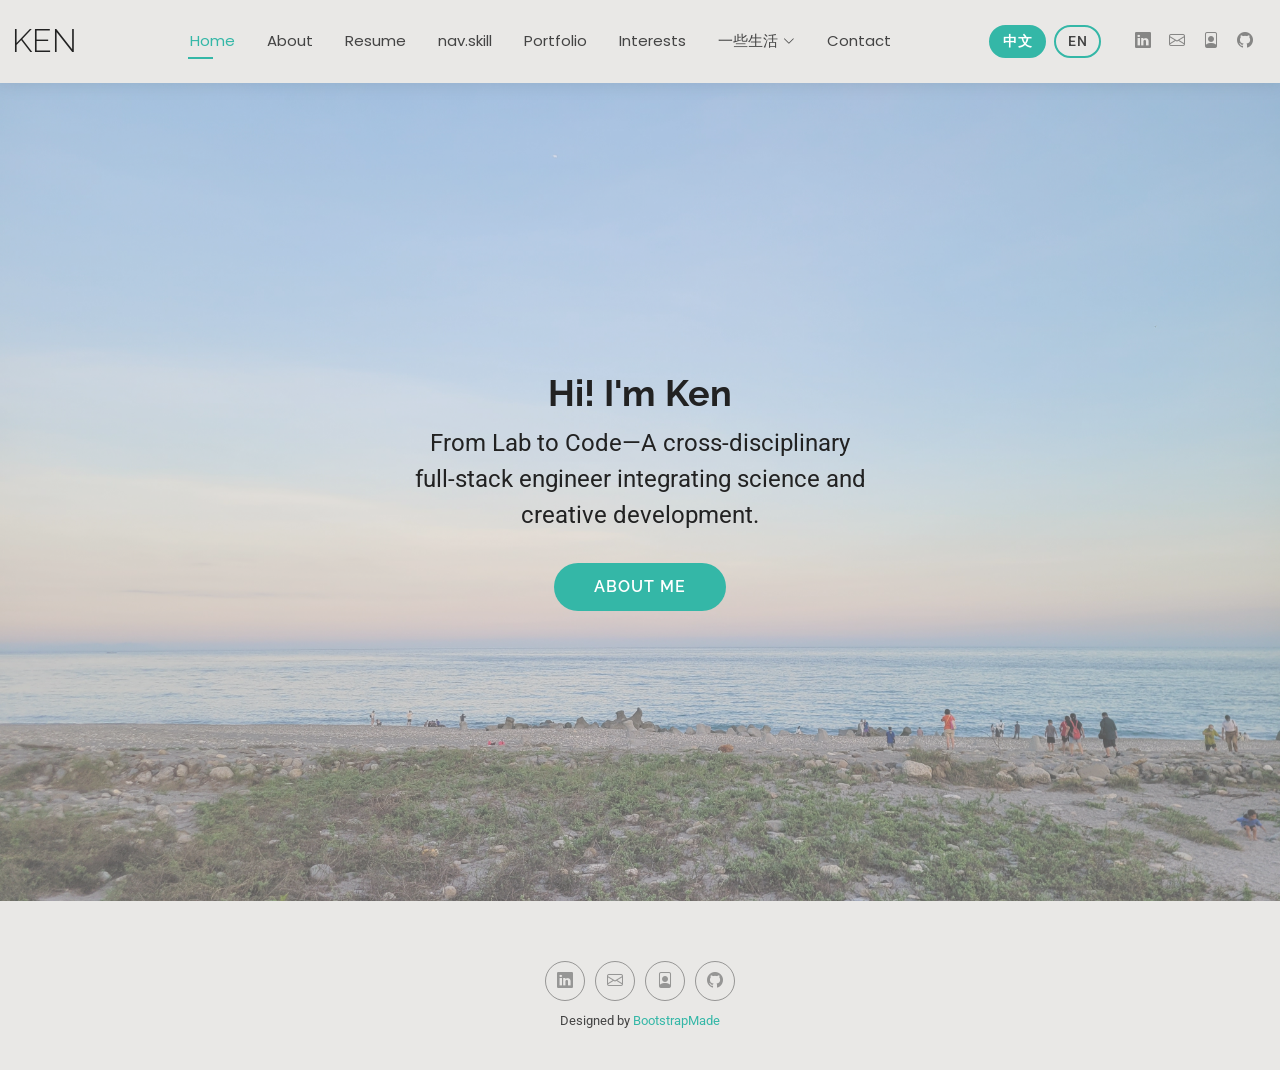
==== commit 8a164b87: "feat: 完成 skill.html 和 portfolio.html 詳細內容翻譯標籤補充 - 修正 index.html 導航「聯繫我」缺少 data-i18n 標籤 - skill.html:" ====
--- a/index.html
+++ b/index.html
@@ -133,7 +133,7 @@
                 <li><a href="#">Dropdown 4</a></li>
               </ul>
             </li>
-            <li><a href="contact.html">聯繫我</a></li>
+            <li><a href="contact.html" data-i18n="nav.contact">聯繫我</a></li>
           </ul>
           <i class="mobile-nav-toggle d-xl-none bi bi-list"></i>
         </nav>
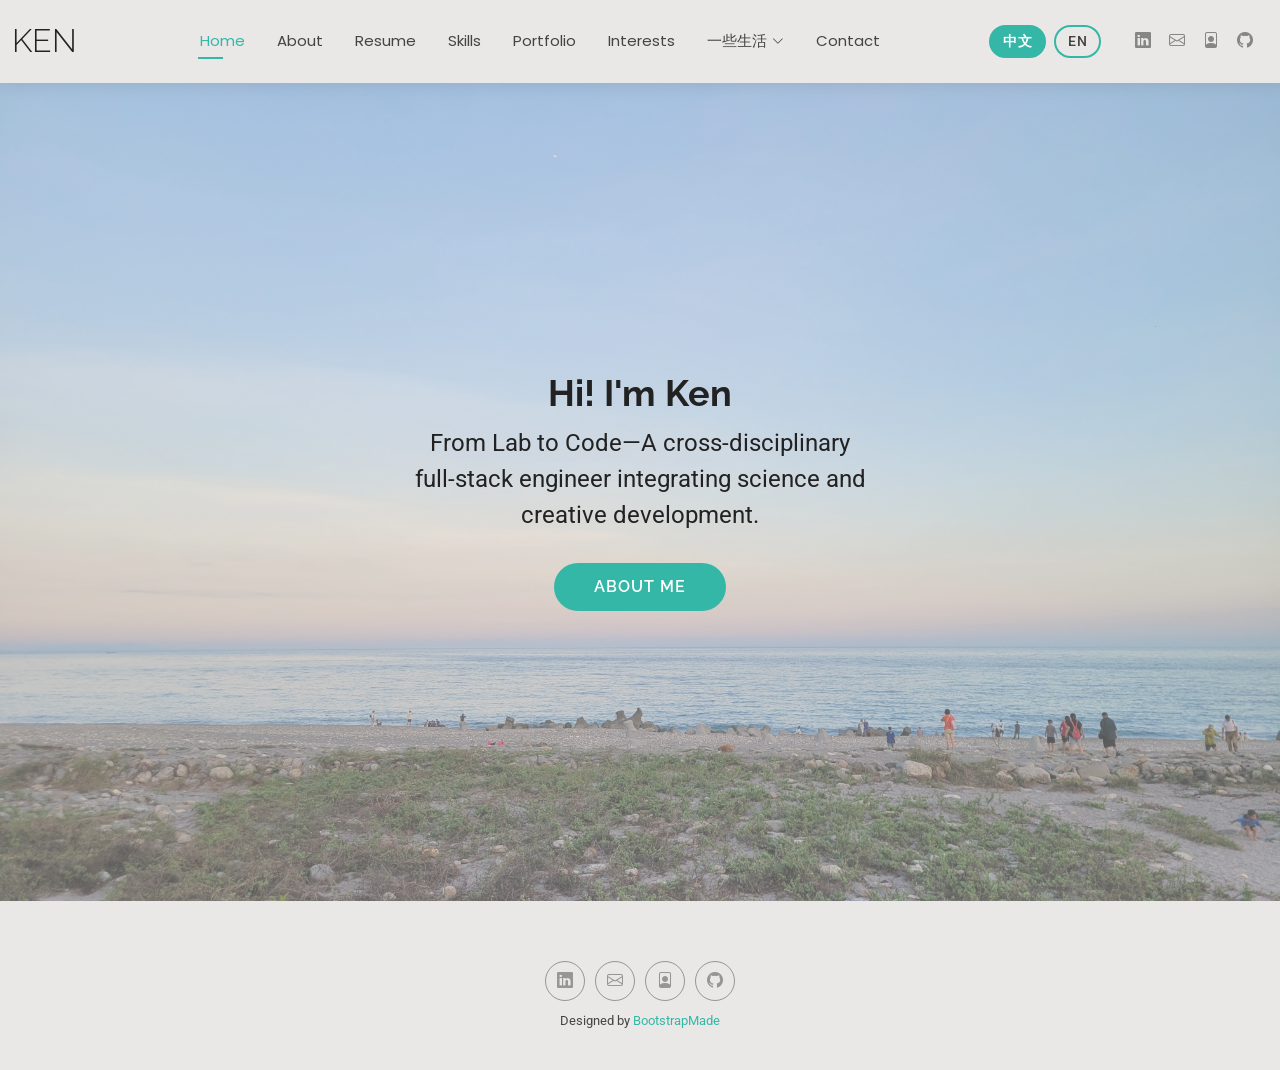
==== commit 20d32678: "fix: 修正 index.html 導航翻譯鍵值錯誤 **問題：** - index.html 使用 data-i18n="nav.skill"（沒有 s） - i18n.js 定義的鍵值是 "na" ====
--- a/index.html
+++ b/index.html
@@ -105,7 +105,7 @@
             <li><a href="index.html" class="active" data-i18n="nav.home">首頁</a></li>
             <li><a href="about.html" data-i18n="nav.about">關於我</a></li>
             <li><a href="resume.html" data-i18n="nav.resume">履歷</a></li>
-            <li><a href="skill.html" data-i18n="nav.skill">專長技能</a></li>
+            <li><a href="skill.html" data-i18n="nav.skills">專長技能</a></li>
             <li><a href="portfolio.html" data-i18n="nav.portfolio">專案</a></li>
             <li><a href="interest.html" data-i18n="nav.interest">興趣專長</a></li>
             <li class="dropdown">
--- a/assets/css/i18n.css
+++ b/assets/css/i18n.css
@@ -51,16 +51,84 @@
   display: flex;
   align-items: center;
   gap: 0.75rem;
+  flex-wrap: nowrap; /* 防止換行 */
 }
 
-/* 響應式設計 - 手機版 */
+/* 響應式設計 - 平板與手機版 */
 @media (max-width: 1199px) {
+  /* 縮小 Logo 文字 */
+  .header .logo h1 {
+    font-size: 24px !important; /* iPhone SE 適配 */
+  }
+
+  /* 優化語言切換按鈕 */
   .language-switcher {
-    margin-left: 0;
-    margin-top: 1rem;
-    justify-content: center;
-    padding: 1rem 0;
-    border-top: 1px solid rgba(0, 0, 0, 0.1);
+    margin-right: 0.5rem; /* 減少右側間距 */
+    gap: 0.35rem; /* 減少按鈕間距 */
+  }
+
+  .language-switcher button {
+    padding: 0.2rem 0.5rem; /* 縮小按鈕 padding */
+    font-size: 0.75rem; /* 縮小字體 */
+    border-radius: 15px;
+  }
+
+  /* 縮小社交圖示 */
+  .header .header-social-links a {
+    font-size: 14px !important;
+    padding-left: 4px !important;
+  }
+
+  /* header-social-links 強制單行 */
+  .header-social-links {
+    gap: 0.5rem; /* 減少間距 */
+    flex-shrink: 0; /* 防止壓縮 */
+  }
+}
+
+/* 小型手機特別優化（iPhone SE, 小於 400px）*/
+@media (max-width: 400px) {
+  .header .logo h1 {
+    font-size: 20px !important; /* 更小的 Logo */
+  }
+
+  .language-switcher {
+    gap: 0.25rem;
+    margin-right: 0.35rem;
+  }
+
+  .language-switcher button {
+    padding: 0.15rem 0.4rem;
+    font-size: 0.7rem;
+  }
+
+  .header-social-links {
+    gap: 0.35rem;
+  }
+
+  .header .header-social-links a {
+    font-size: 13px !important;
+    padding-left: 3px !important;
+  }
+}
+
+/* 確保 header 容器在小螢幕不會過度擠壓 */
+@media (max-width: 1199px) {
+  .header .container-fluid {
+    padding-left: 10px !important;
+    padding-right: 10px !important;
+  }
+
+  /* Logo 區域適當壓縮 */
+  .header .logo {
+    margin-right: auto !important;
+    flex-shrink: 1;
+  }
+
+  /* Social links 區域保持固定 */
+  .header-social-links {
+    flex-shrink: 0;
+    min-width: fit-content;
   }
 }
 
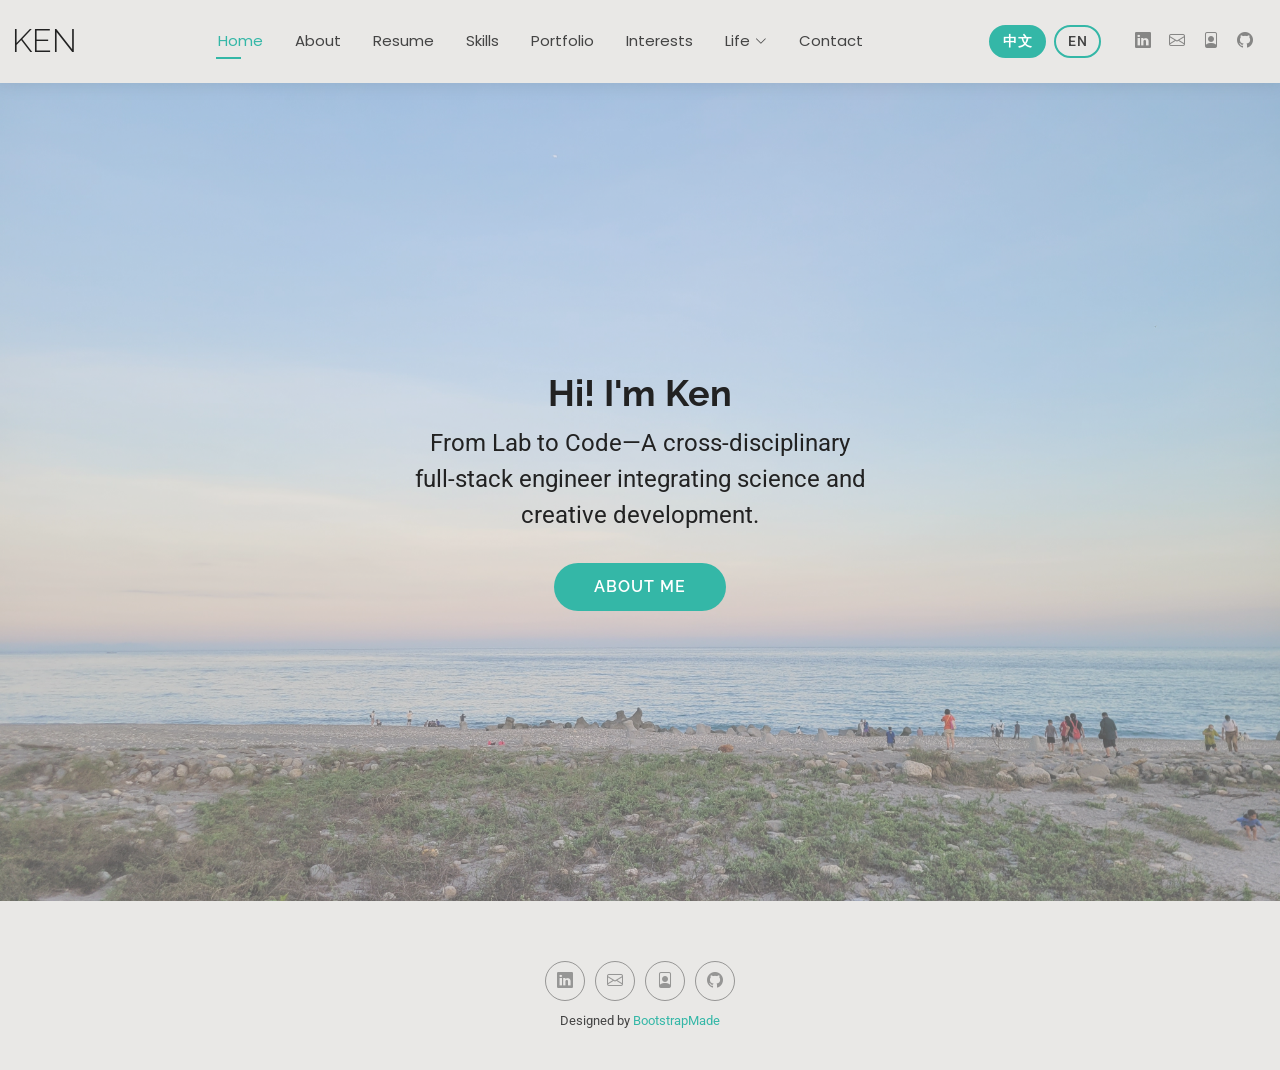
==== commit a19727e8: "fix: 補充 index.html 導航「一些生活」翻譯標籤 **問題：** - index.html 導航中「一些生活」下拉選單沒有 data-i18n 標籤 - 無法切換成英文 "Life"  " ====
--- a/index.html
+++ b/index.html
@@ -110,7 +110,7 @@
             <li><a href="interest.html" data-i18n="nav.interest">興趣專長</a></li>
             <li class="dropdown">
               <a href="#">
-                <span>一些生活</span>
+                <span data-i18n="nav.life">一些生活</span>
                 <i class="bi bi-chevron-down toggle-dropdown"></i>
               </a>
               <ul>
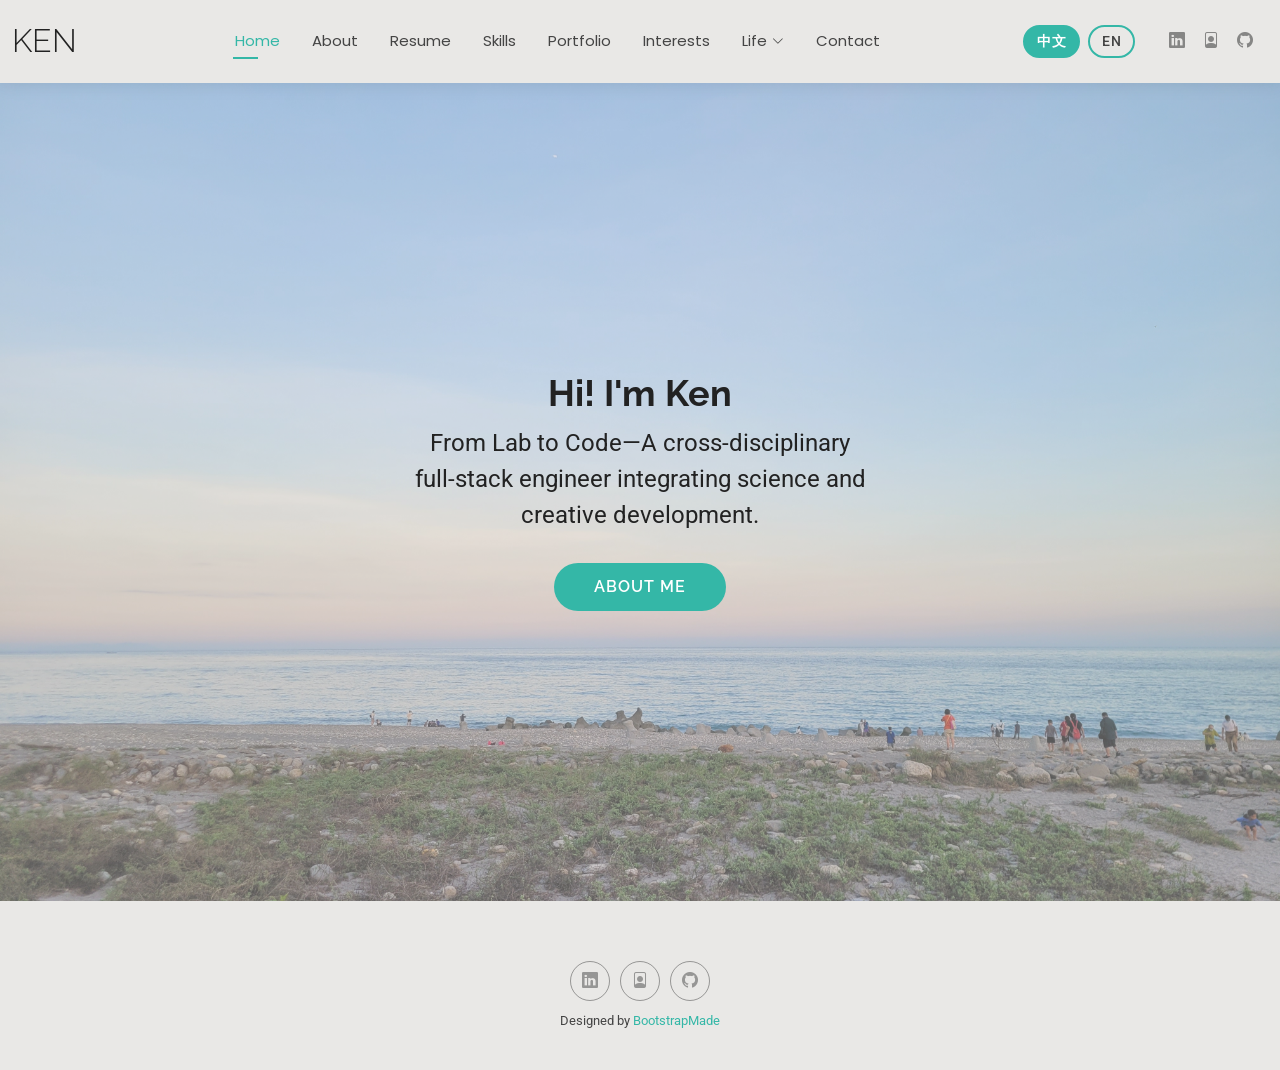
==== commit a17bbfa2: "修改敏感資訊" ====
--- a/index.html
+++ b/index.html
@@ -1,4 +1,4 @@
-<!DOCTYPE html>
+<!doctype html>
 <html lang="zh-TW">
   <head>
     <!-- Google tag (gtag.js) -->
@@ -15,10 +15,10 @@
 
     <meta charset="utf-8" />
     <meta content="width=device-width, initial-scale=1.0" name="viewport" />
-    <title>健恩 Ken - 全端工程師 | 個人網站</title>
+    <title>Ken - 全端工程師 | 個人網站</title>
     <meta name="description" content="從實驗室到程式碼—跨領域的全端工程師，融合科學與創意開發。具備醫療器材研發、化妝品研發及軟體開發經驗。" />
-    <meta name="keywords" content="健恩, 全端工程師, 網頁開發, 軟體工程師, 醫療器材研發, 化妝品研發, 生物技術, 跨領域, 台灣工程師, IoT系統架構, React Native, Spring Boot" />
-    <meta name="author" content="健恩" />
+    <meta name="keywords" content="Ken, 全端工程師, 網頁開發, 軟體工程師, 醫療器材研發, 化妝品研發, 生物技術, 跨領域, 台灣工程師, IoT系統架構, React Native, Spring Boot" />
+    <meta name="author" content="Ken" />
     <meta name="robots" content="index, follow" />
     <meta name="googlebot" content="index, follow" />
 
@@ -36,23 +36,23 @@
     <!-- Open Graph / Facebook -->
     <meta property="og:type" content="website" />
     <meta property="og:url" content="https://kenorganization.github.io/kencv/" />
-    <meta property="og:title" content="健恩 Ken - 跨領域全端工程師 | IoT 系統架構師" />
+    <meta property="og:title" content="Ken - 跨領域全端工程師 | IoT 系統架構師" />
     <meta property="og:description" content="從實驗室到程式碼—跨領域的全端工程師，融合科學與創意開發。專精於 IoT 系統架構、React Native、Spring Boot 及跨平台開發。" />
     <meta property="og:image" content="https://kenorganization.github.io/kencv/assets/img/profile-img.jpg" />
     <meta property="og:image:type" content="image/jpeg" />
     <meta property="og:image:width" content="1200" />
     <meta property="og:image:height" content="630" />
-    <meta property="og:image:alt" content="健恩 - 全端工程師" />
-    <meta property="og:site_name" content="健恩 - 全端工程師" />
+    <meta property="og:image:alt" content="Ken - 全端工程師" />
+    <meta property="og:site_name" content="Ken - 全端工程師" />
     <meta property="og:locale" content="zh_TW" />
 
     <!-- Twitter -->
     <meta name="twitter:card" content="summary_large_image" />
     <meta name="twitter:url" content="https://kenorganization.github.io/kencv/" />
-    <meta name="twitter:title" content="健恩 Ken - 跨領域全端工程師 | IoT 系統架構師" />
+    <meta name="twitter:title" content="Ken - 跨領域全端工程師 | IoT 系統架構師" />
     <meta name="twitter:description" content="從實驗室到程式碼—融合科學與創意開發。專精於 IoT 系統架構、網頁開發、醫療器材研發與化妝品研發的全端工程師。" />
     <meta name="twitter:image" content="https://kenorganization.github.io/kencv/assets/img/profile-img.jpg" />
-    <meta name="twitter:image:alt" content="健恩 - 全端工程師個人照片" />
+    <meta name="twitter:image:alt" content="Ken - 全端工程師個人照片" />
 
     <!-- 額外提升社交媒體預覽相容性 -->
     <meta name="theme-color" content="#ffffff" />
@@ -146,7 +146,7 @@
           </div>
 
           <a href="https://www.linkedin.com/in/%E5%81%A5%E6%81%A9-%E5%BE%90-21a279207/" target="_blank" title="LinkedIn"><i class="bi bi-linkedin"></i></a>
-          <a href="mailto:ken158ken@yahoo.com.tw" title="Email"><i class="bi bi-envelope"></i></a>
+          <!-- Email 已移除以保護隱私 -->
           <a href="https://www.cake.me/s--aki_V7TcrKM7MKCprTQv8g--/ken150ken150" target="_blank" title="CakeResume"><i class="bi bi-file-person"></i></a>
           <a href="#" title="GitHub"><i class="bi bi-github"></i></a>
         </div>
@@ -156,12 +156,12 @@
     <main class="main">
       <!-- Hero Section -->
       <section id="hero" class="hero section">
-        <img src="assets/img/hero-bg1.png" alt="健恩 Ken - 全端工程師個人形象照" data-i18n-alt="hero-bg" data-aos="fade-in" />
+        <img src="assets/img/hero-bg1.png" alt="Ken - 全端工程師個人形象照" data-i18n-alt="hero-bg" data-aos="fade-in" />
 
         <div class="container text-center" data-aos="zoom-out" data-aos-delay="100">
           <div class="row justify-content-center">
             <div class="col-lg-5">
-              <h2 style="font-size: 36px" data-i18n="home.greeting">Hi！我是健恩</h2>
+              <h2 style="font-size: 36px" data-i18n="home.greeting">Hi！我是 Ken</h2>
               <p data-i18n="home.tagline">從實驗室到程式碼—跨領域的全端工程師，融合科學與創意開發。</p>
               <a href="about.html" class="btn-get-started" style="font-size: 16px" data-i18n="home.cta">關 於 我</a>
             </div>
@@ -186,7 +186,7 @@
         </div>
         <div class="social-links d-flex justify-content-center">
           <a href="https://www.linkedin.com/in/%E5%81%A5%E6%81%A9-%E5%BE%90-21a279207/" target="_blank" title="LinkedIn"><i class="bi bi-linkedin"></i></a>
-          <a href="mailto:ken158ken@yahoo.com.tw" title="Email"><i class="bi bi-envelope"></i></a>
+          <!-- Email 已移除以保護隱私 -->
           <a href="https://www.cake.me/s--aki_V7TcrKM7MKCprTQv8g--/ken150ken150" target="_blank" title="CakeResume"><i class="bi bi-file-person"></i></a>
           <a href="#" title="GitHub"><i class="bi bi-github"></i></a>
         </div>
